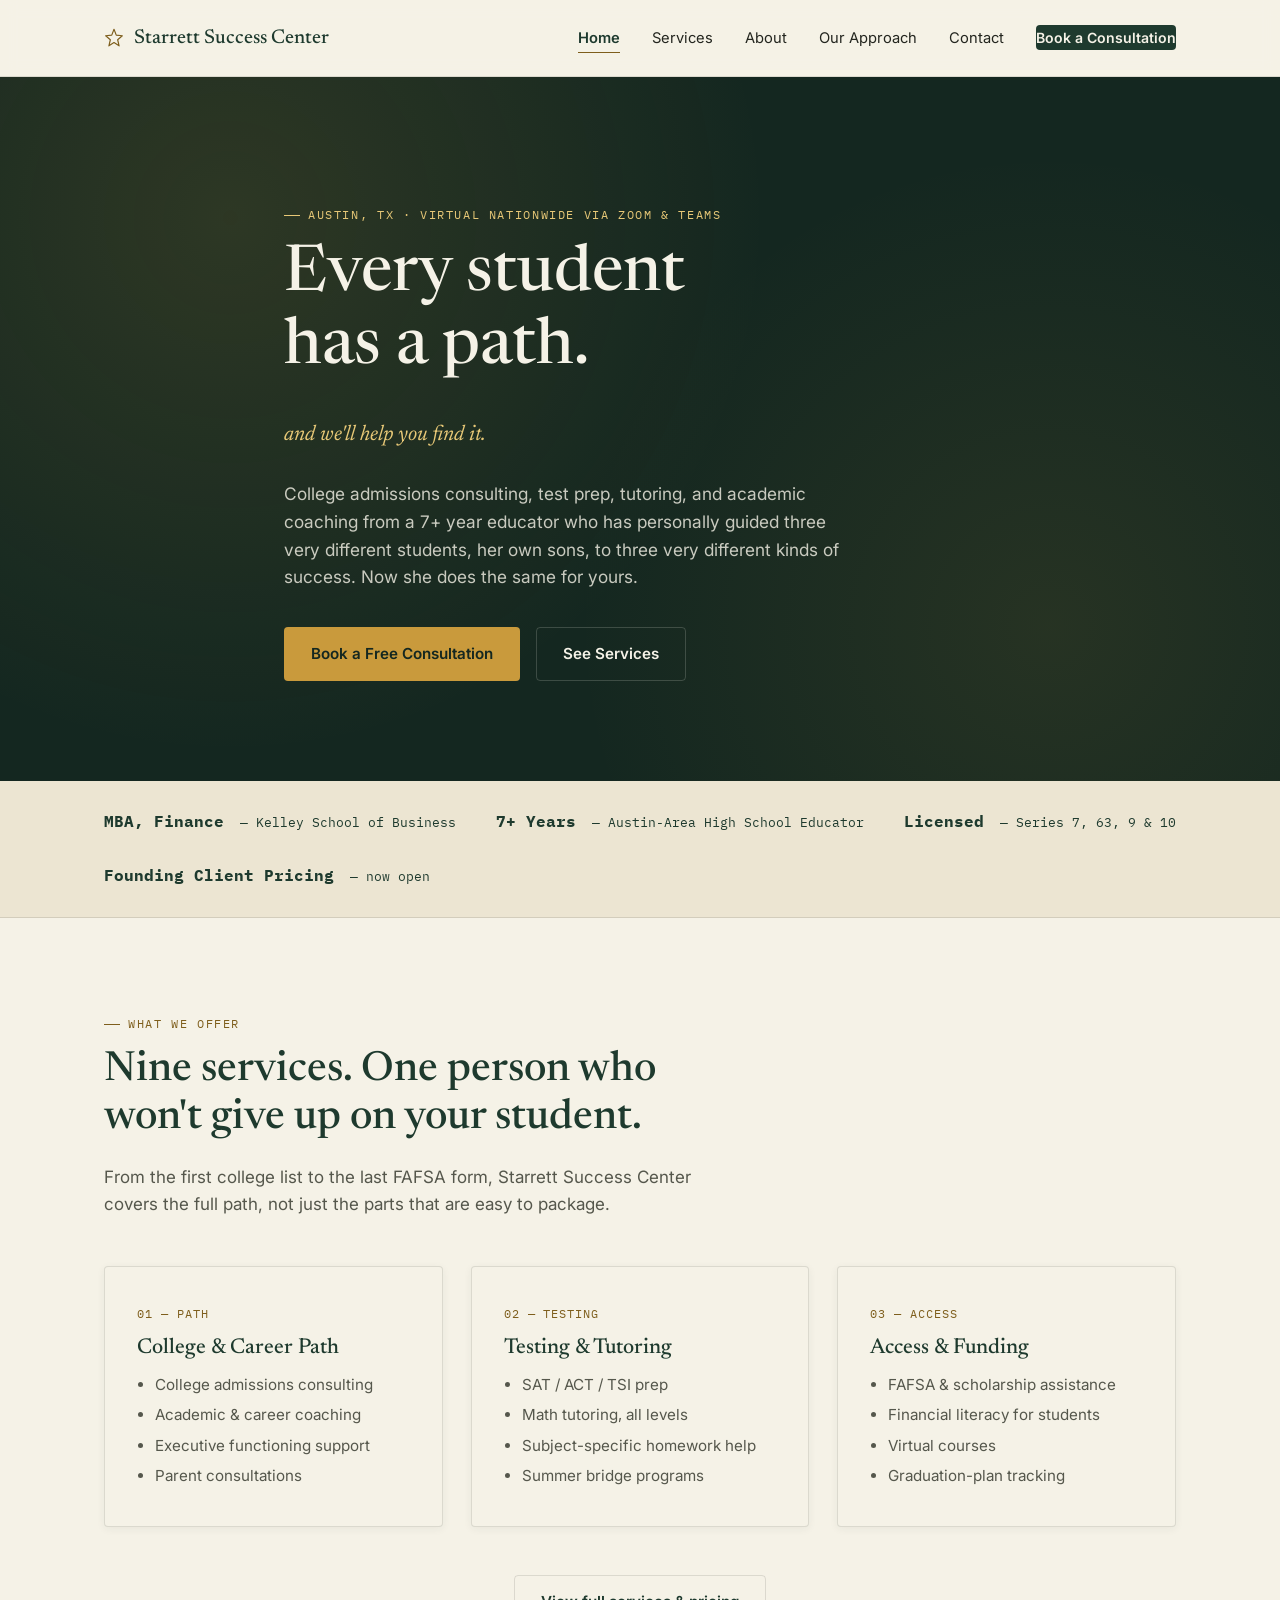
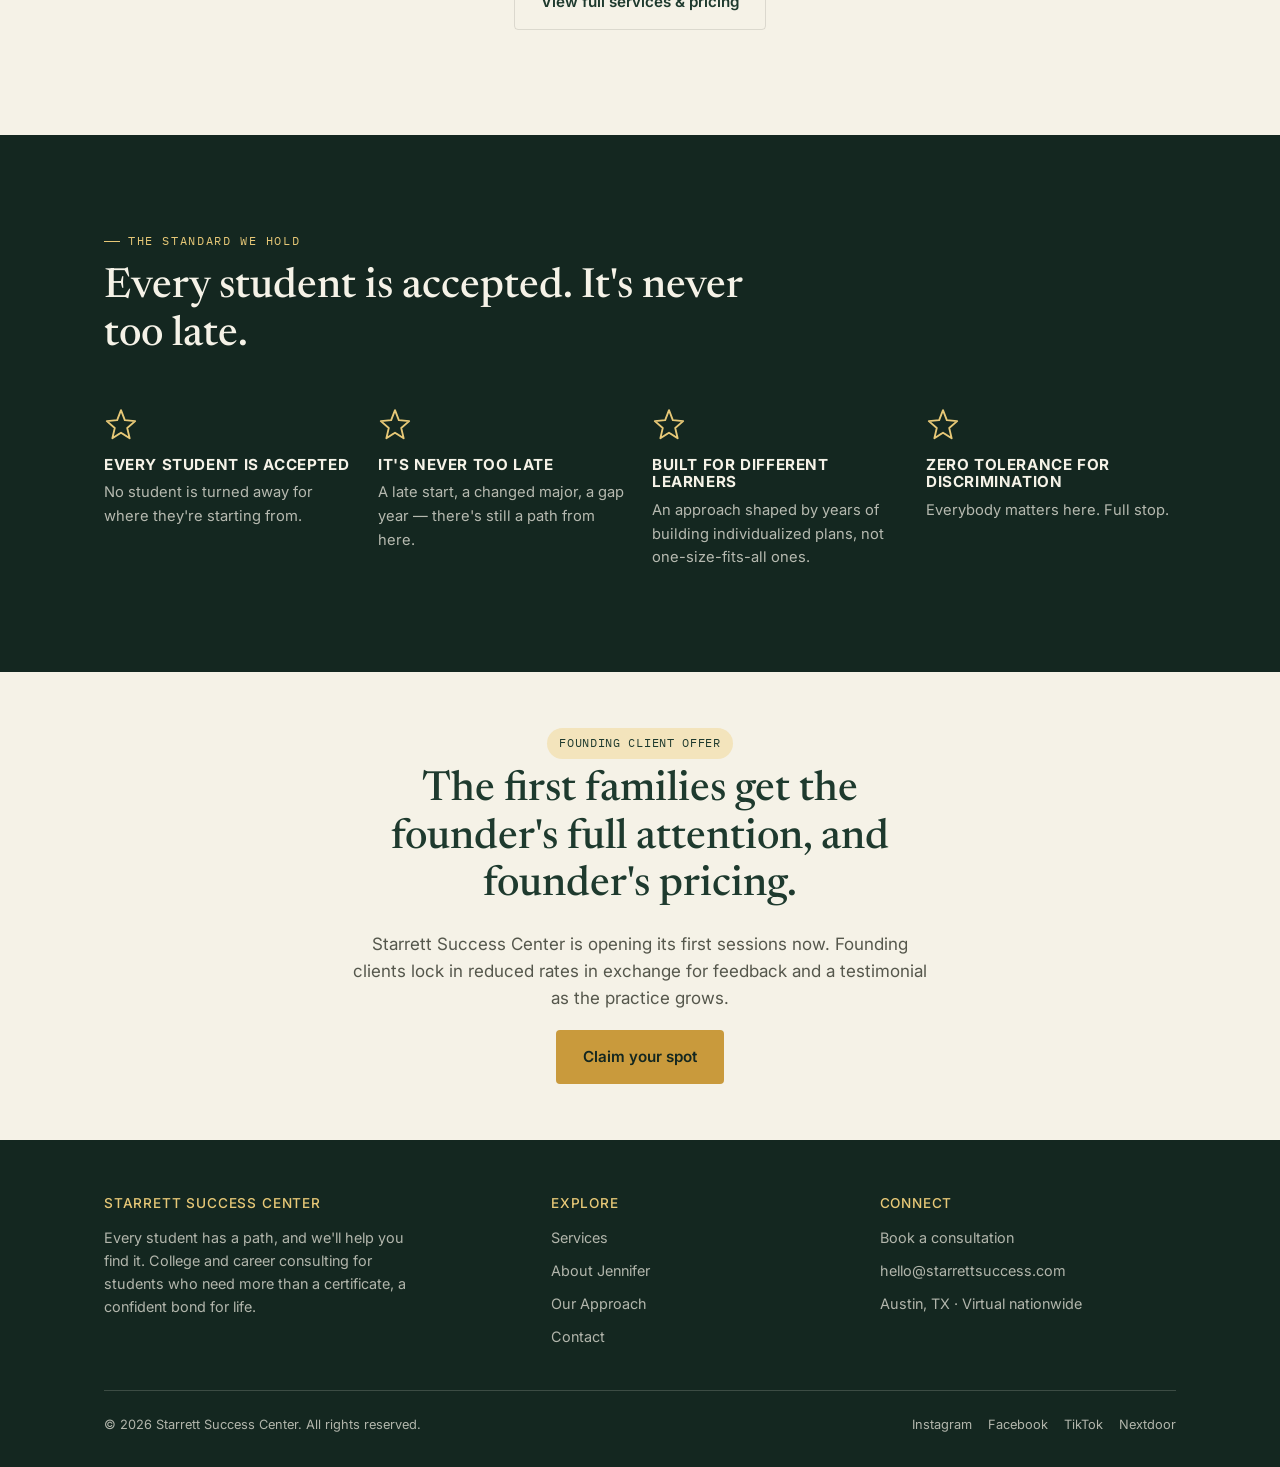
==== index.html @ ffc777a5 "Initial commit: Starrett Success Center site Five-page static site (Home, Services, About, Approach," ====
<!DOCTYPE html>
<html lang="en">
<head>
<meta charset="UTF-8" />
<meta name="viewport" content="width=device-width, initial-scale=1.0" />
<title>Starrett Success Center | College &amp; Career Consulting, Austin TX</title>
<meta name="description" content="Every student has a path, and we'll help you find it. College admissions consulting, SAT/ACT prep, tutoring, FAFSA help, and academic coaching led by Jennifer Starrett, MBA — Austin, TX and virtual nationwide." />
<link rel="preconnect" href="https://fonts.googleapis.com">
<link rel="preconnect" href="https://fonts.gstatic.com" crossorigin>
<link href="https://fonts.googleapis.com/css2?family=Newsreader:ital,opsz,wght@0,6..72,400..600;1,6..72,400..600&family=Inter:wght@400;500;600;700&family=IBM+Plex+Mono:wght@400;500&display=swap" rel="stylesheet">
<link rel="icon" type="image/svg+xml" href="data:image/svg+xml,%3Csvg xmlns='http://www.w3.org/2000/svg' viewBox='0 0 24 24'%3E%3Crect width='24' height='24' rx='5' fill='%231E3A2E'/%3E%3Cpath d='M12 2.5L14.4 8.8L21 9.4L15.9 13.8L17.5 20.2L12 16.6L6.5 20.2L8.1 13.8L3 9.4L9.6 8.8L12 2.5Z' fill='none' stroke='%23E7C877' stroke-width='1.6' stroke-linejoin='round'/%3E%3C/svg%3E" />
<link rel="stylesheet" href="css/styles.css" />
</head>
<body>

<!-- NAV -->
<nav class="nav">
  <div class="wrap">
    <a href="index.html" class="brand">
      <svg class="brand-star" viewBox="0 0 24 24" fill="none" xmlns="http://www.w3.org/2000/svg">
        <path d="M12 1.5L14.7 8.6L22 9.3L16.4 14.1L18.1 21.4L12 17.4L5.9 21.4L7.6 14.1L2 9.3L9.3 8.6L12 1.5Z" stroke="#C99A3C" stroke-width="1.4" stroke-linejoin="round"/>
      </svg>
      Starrett Success Center
    </a>
    <ul class="nav-links">
      <li><a href="index.html" class="active">Home</a></li>
      <li><a href="services.html">Services</a></li>
      <li><a href="about.html">About</a></li>
      <li><a href="approach.html">Our Approach</a></li>
      <li><a href="contact.html">Contact</a></li>
      <li><a href="contact.html#book" class="nav-cta">Book a Consultation</a></li>
    </ul>
    <button class="nav-toggle" aria-label="Toggle menu" aria-expanded="false">
      <span></span><span></span><span></span>
    </button>
  </div>
</nav>

<!-- HERO -->
<header class="hero">
  <div class="wrap hero-inner reveal">
    <span class="eyebrow">Austin, TX &middot; Virtual Nationwide via Zoom &amp; Teams</span>
    <h1>Every student<br>has a path.</h1>
    <p class="lede">and we'll help you find it.</p>
    <p class="sub">College admissions consulting, test prep, tutoring, and academic coaching from a 7+ year educator who has personally guided three very different students, her own sons, to three very different kinds of success. Now she does the same for yours.</p>
    <div class="hero-actions">
      <a href="contact.html#book" class="btn btn-gold">Book a Free Consultation</a>
      <a href="services.html" class="btn btn-outline">See Services</a>
    </div>
  </div>
</header>

<!-- TRUST BAR -->
<div class="trust-bar">
  <div class="wrap trust-grid">
    <div class="trust-item"><strong>MBA, Finance</strong>&nbsp;— Kelley School of Business</div>
    <div class="trust-item"><strong>7+ Years</strong>&nbsp;— Austin-Area High School Educator</div>
    <div class="trust-item"><strong>Licensed</strong>&nbsp;— Series 7, 63, 9 &amp; 10</div>
    <div class="trust-item"><strong>Founding Client Pricing</strong>&nbsp;— now open</div>
  </div>
</div>

<!-- SERVICES PREVIEW -->
<section>
  <div class="wrap">
    <div class="max-60 reveal">
      <span class="eyebrow">What we offer</span>
      <h2>Nine services. One person who won't give up on your student.</h2>
      <p>From the first college list to the last FAFSA form, Starrett Success Center covers the full path, not just the parts that are easy to package.</p>
    </div>

    <div class="grid-3 mt-lg">
      <div class="card reveal">
        <span class="num">01 &mdash; PATH</span>
        <h3>College &amp; Career Path</h3>
        <ul>
          <li>College admissions consulting</li>
          <li>Academic &amp; career coaching</li>
          <li>Executive functioning support</li>
          <li>Parent consultations</li>
        </ul>
      </div>
      <div class="card reveal">
        <span class="num">02 &mdash; TESTING</span>
        <h3>Testing &amp; Tutoring</h3>
        <ul>
          <li>SAT / ACT / TSI prep</li>
          <li>Math tutoring, all levels</li>
          <li>Subject-specific homework help</li>
          <li>Summer bridge programs</li>
        </ul>
      </div>
      <div class="card reveal">
        <span class="num">03 &mdash; ACCESS</span>
        <h3>Access &amp; Funding</h3>
        <ul>
          <li>FAFSA &amp; scholarship assistance</li>
          <li>Financial literacy for students</li>
          <li>Virtual courses</li>
          <li>Graduation-plan tracking</li>
        </ul>
      </div>
    </div>
    <p class="center mt-lg"><a href="services.html" class="btn btn-outline-dark">View full services &amp; pricing</a></p>
  </div>
</section>

<!-- VALUES STRIP -->
<section class="on-deep">
  <div class="wrap">
    <div class="max-60 reveal">
      <span class="eyebrow">The standard we hold</span>
      <h2>Every student is accepted. It's never too late.</h2>
    </div>
    <div class="value-strip mt-lg">
      <div class="value-item reveal">
        <span class="waypoint">
          <svg viewBox="0 0 24 24" fill="none"><path d="M12 1.5L14.7 8.6L22 9.3L16.4 14.1L18.1 21.4L12 17.4L5.9 21.4L7.6 14.1L2 9.3L9.3 8.6L12 1.5Z" stroke="#C99A3C" stroke-width="1.3" stroke-linejoin="round"/></svg>
        </span>
        <h4>Every student is accepted</h4>
        <p>No student is turned away for where they're starting from.</p>
      </div>
      <div class="value-item reveal">
        <span class="waypoint">
          <svg viewBox="0 0 24 24" fill="none"><path d="M12 1.5L14.7 8.6L22 9.3L16.4 14.1L18.1 21.4L12 17.4L5.9 21.4L7.6 14.1L2 9.3L9.3 8.6L12 1.5Z" stroke="#C99A3C" stroke-width="1.3" stroke-linejoin="round"/></svg>
        </span>
        <h4>It's never too late</h4>
        <p>A late start, a changed major, a gap year — there's still a path from here.</p>
      </div>
      <div class="value-item reveal">
        <span class="waypoint">
          <svg viewBox="0 0 24 24" fill="none"><path d="M12 1.5L14.7 8.6L22 9.3L16.4 14.1L18.1 21.4L12 17.4L5.9 21.4L7.6 14.1L2 9.3L9.3 8.6L12 1.5Z" stroke="#C99A3C" stroke-width="1.3" stroke-linejoin="round"/></svg>
        </span>
        <h4>Built for different learners</h4>
        <p>An approach shaped by years of building individualized plans, not one-size-fits-all ones.</p>
      </div>
      <div class="value-item reveal">
        <span class="waypoint">
          <svg viewBox="0 0 24 24" fill="none"><path d="M12 1.5L14.7 8.6L22 9.3L16.4 14.1L18.1 21.4L12 17.4L5.9 21.4L7.6 14.1L2 9.3L9.3 8.6L12 1.5Z" stroke="#C99A3C" stroke-width="1.3" stroke-linejoin="round"/></svg>
        </span>
        <h4>Zero tolerance for discrimination</h4>
        <p>Everybody matters here. Full stop.</p>
      </div>
    </div>
  </div>
</section>

<!-- FOUNDING CLIENT CTA -->
<section class="section-tight">
  <div class="wrap center max-60 mx-auto reveal">
    <span class="pill">Founding Client Offer</span>
    <h2>The first families get the founder's full attention, and founder's pricing.</h2>
    <p>Starrett Success Center is opening its first sessions now. Founding clients lock in reduced rates in exchange for feedback and a testimonial as the practice grows.</p>
    <a href="contact.html#book" class="btn btn-gold">Claim your spot</a>
  </div>
</section>

<!-- FOOTER -->
<footer>
  <div class="wrap">
    <div class="footer-grid">
      <div>
        <h4>Starrett Success Center</h4>
        <p style="max-width:320px; color:rgba(245,242,231,0.7)">Every student has a path, and we'll help you find it. College and career consulting for students who need more than a certificate, a confident bond for life.</p>
      </div>
      <div>
        <h4>Explore</h4>
        <ul>
          <li><a href="services.html">Services</a></li>
          <li><a href="about.html">About Jennifer</a></li>
          <li><a href="approach.html">Our Approach</a></li>
          <li><a href="contact.html">Contact</a></li>
        </ul>
      </div>
      <div>
        <h4>Connect</h4>
        <ul>
          <li><a href="contact.html#book">Book a consultation</a></li>
          <li><a href="mailto:hello@starrettsuccess.com">hello@starrettsuccess.com</a></li>
          <li>Austin, TX &middot; Virtual nationwide</li>
        </ul>
      </div>
    </div>
    <div class="footer-bottom">
      <span>&copy; <span data-year></span> Starrett Success Center. All rights reserved.</span>
      <div class="social-row">
        <a href="#" aria-label="Instagram">Instagram</a>
        <a href="#" aria-label="Facebook">Facebook</a>
        <a href="#" aria-label="TikTok">TikTok</a>
        <a href="#" aria-label="Nextdoor">Nextdoor</a>
      </div>
    </div>
  </div>
</footer>

<script src="js/main.js"></script>
</body>
</html>
---- css/styles.css ----
/* ============================================
   STARRETT SUCCESS CENTER — Design Tokens
   ============================================ */
:root {
  /* Color */
  --paper: #F5F2E7;
  --paper-deep: #ECE5D2;
  --pine: #1E3A2E;
  --pine-deep: #142720;
  --pine-mid: #2E4E3E;
  --gold: #C99A3C;
  --gold-deep: #7E5E1C;
  --gold-light: #E7C877;
  --gold-pale: #F3E4BC;
  --ink: #24261F;
  --ink-soft: #55574C;
  --line: rgba(36, 38, 31, 0.12);
  --line-on-dark: rgba(245, 242, 231, 0.18);

  /* Type */
  --font-display: "Newsreader", Georgia, serif;
  --font-body: "Inter", -apple-system, BlinkMacSystemFont, sans-serif;
  --font-mono: "IBM Plex Mono", "Courier New", monospace;

  /* Layout */
  --maxw: 1120px;
  --gutter: 24px;
  --radius: 4px;
  --shadow-sm: 0 2px 8px rgba(30, 58, 46, 0.06);
  --shadow-md: 0 12px 28px rgba(20, 39, 32, 0.14);
}

* { box-sizing: border-box; }
html { scroll-behavior: smooth; }

@media (prefers-reduced-motion: reduce) {
  html { scroll-behavior: auto; }
  * { animation-duration: 0.01ms !important; animation-iteration-count: 1 !important; transition-duration: 0.01ms !important; }
}

body {
  margin: 0;
  background: var(--paper);
  color: var(--ink);
  font-family: var(--font-body);
  font-size: 17px;
  line-height: 1.6;
  -webkit-font-smoothing: antialiased;
}

img { max-width: 100%; display: block; }
a { color: inherit; }

h1, h2, h3, h4 {
  font-family: var(--font-display);
  font-weight: 500;
  line-height: 1.15;
  margin: 0 0 0.5em;
  color: var(--pine);
}

h1 { font-size: clamp(2.4rem, 5vw, 4rem); font-weight: 460; }
h2 { font-size: clamp(1.9rem, 3.4vw, 2.6rem); }
h3 { font-size: 1.35rem; }

p { margin: 0 0 1em; color: var(--ink-soft); }

.italic { font-style: italic; }

.eyebrow {
  font-family: var(--font-mono);
  font-size: 0.72rem;
  letter-spacing: 0.14em;
  text-transform: uppercase;
  color: var(--gold-deep);
  display: inline-flex;
  align-items: center;
  gap: 8px;
  margin-bottom: 14px;
}
.eyebrow::before {
  content: "";
  width: 16px;
  height: 1px;
  background: currentColor;
  display: inline-block;
}
.hero .eyebrow, .on-deep .eyebrow, .on-dark .eyebrow {
  color: var(--gold-light);
}

.wrap {
  max-width: var(--maxw);
  margin: 0 auto;
  padding: 0 var(--gutter);
}

section { position: relative; padding: 88px 0; }
.section-tight { padding: 56px 0; }
.on-dark { background: var(--pine); color: var(--paper); }
.on-dark p { color: rgba(245,242,231,0.78); }
.on-dark h1, .on-dark h2, .on-dark h3 { color: var(--paper); }
.on-deep { background: var(--pine-deep); color: var(--paper); }
.on-deep p { color: rgba(245,242,231,0.72); }
.on-deep h1, .on-deep h2, .on-deep h3 { color: var(--paper); }
.alt-bg { background: var(--paper-deep); }

/* ============================================
   NAV
   ============================================ */
.nav {
  position: sticky;
  top: 0;
  z-index: 100;
  background: rgba(245, 242, 231, 0.92);
  backdrop-filter: blur(8px);
  border-bottom: 1px solid var(--line);
}
.nav .wrap {
  display: flex;
  align-items: center;
  justify-content: space-between;
  height: 76px;
}
.brand {
  display: flex;
  align-items: center;
  gap: 10px;
  text-decoration: none;
  font-family: var(--font-display);
  font-size: 1.25rem;
  font-weight: 500;
  color: var(--pine);
  white-space: nowrap;
}
.brand-star { width: 20px; height: 20px; flex-shrink: 0; }
.nav-links {
  display: flex;
  align-items: center;
  gap: 32px;
  list-style: none;
  margin: 0;
  padding: 0;
}
.nav-links a {
  text-decoration: none;
  font-size: 0.92rem;
  color: var(--ink);
  position: relative;
  padding: 4px 0;
}
.nav-links a::after {
  content: "";
  position: absolute;
  left: 0; bottom: -2px;
  width: 0; height: 1px;
  background: var(--gold-deep);
  transition: width 0.25s ease;
}
.nav-links a:hover::after, .nav-links a.active::after { width: 100%; }
.nav-links a.active { color: var(--pine); font-weight: 600; }
.nav-cta {
  background: var(--pine);
  color: var(--paper) !important;
  padding: 10px 20px;
  border-radius: var(--radius);
  font-weight: 600;
  font-size: 0.88rem !important;
}
.nav-cta::after { display: none; }
.nav-cta:hover { background: var(--pine-mid); }

.nav-toggle {
  display: none;
  background: none;
  border: none;
  cursor: pointer;
  padding: 8px;
}
.nav-toggle span {
  display: block;
  width: 22px;
  height: 2px;
  background: var(--pine);
  margin: 4px 0;
}

@media (max-width: 860px) {
  .nav-links {
    position: fixed;
    top: 76px; left: 0; right: 0;
    background: var(--paper);
    flex-direction: column;
    align-items: flex-start;
    gap: 0;
    border-top: 1px solid var(--line);
    max-height: 0;
    overflow: hidden;
    transition: max-height 0.3s ease;
  }
  .nav-links.open { max-height: 400px; }
  .nav-links li { width: 100%; }
  .nav-links a { display: block; padding: 16px var(--gutter); width: 100%; }
  .nav-links a::after { display: none; }
  .nav-toggle { display: block; }
}

/* ============================================
   SIGNATURE: TRAIL + STAR WAYPOINTS
   ============================================ */
.trail-rail {
  position: absolute;
  left: 50%;
  top: 0;
  bottom: 0;
  width: 2px;
  transform: translateX(-50%);
  z-index: 0;
  pointer-events: none;
}
.trail-rail svg { position: sticky; top: 0; }

.waypoint {
  display: inline-flex;
  align-items: center;
  justify-content: center;
  width: 34px; height: 34px;
  flex-shrink: 0;
}
.waypoint svg { width: 100%; height: 100%; }
.brand-star path { stroke: var(--gold-deep); }
.waypoint svg path { stroke: var(--gold-deep); }
.on-deep .waypoint svg path, .on-dark .waypoint svg path {
  stroke: var(--gold-light);
}

/* ============================================
   HERO
   ============================================ */
.hero {
  background: var(--pine-deep);
  color: var(--paper);
  padding: 120px 0 100px;
  position: relative;
  overflow: hidden;
}
.hero-sub { padding: 88px 0 64px; }
.hero-sub h1 { font-size: clamp(2.1rem, 4.2vw, 3.2rem); }
@media (max-width: 640px) {
  .hero { padding: 84px 0 56px; }
  .hero-sub { padding: 64px 0 48px; }
}
.hero::before {
  content: "";
  position: absolute;
  inset: 0;
  background-image: radial-gradient(circle at 18% 20%, rgba(201,154,60,0.14), transparent 45%),
                     radial-gradient(circle at 82% 78%, rgba(201,154,60,0.10), transparent 40%);
  pointer-events: none;
}
.hero-inner { position: relative; z-index: 1; max-width: 760px; }
.hero h1 { color: var(--paper); }
.hero .lede {
  font-family: var(--font-display);
  font-style: italic;
  font-size: 1.35rem;
  color: var(--gold-light);
  margin-bottom: 28px;
}
.hero .sub { font-size: 1.08rem; max-width: 560px; color: rgba(245,242,231,0.8); }
.hero-actions { display: flex; gap: 16px; margin-top: 36px; flex-wrap: wrap; }

.btn {
  display: inline-flex;
  align-items: center;
  gap: 8px;
  padding: 14px 26px;
  border-radius: var(--radius);
  font-weight: 600;
  font-size: 0.95rem;
  text-decoration: none;
  border: 1px solid transparent;
  cursor: pointer;
  transition: all 0.2s ease;
}
.btn-gold { background: var(--gold); color: var(--pine-deep); }
.btn-gold:hover { background: var(--gold-light); transform: translateY(-2px); box-shadow: var(--shadow-sm); }
.btn-outline { border-color: var(--line-on-dark); color: var(--paper); }
.btn-outline:hover { border-color: var(--gold-light); color: var(--gold-light); transform: translateY(-2px); }
.btn-outline-dark { border-color: var(--line); color: var(--pine); }
.btn-outline-dark:hover { border-color: var(--pine); transform: translateY(-2px); }

/* ============================================
   TRUST BAR
   ============================================ */
.trust-bar {
  background: var(--paper-deep);
  border-bottom: 1px solid var(--line);
  padding: 28px 0;
}
.trust-grid {
  display: flex;
  flex-wrap: wrap;
  gap: 28px 40px;
  justify-content: space-between;
  align-items: center;
}
.trust-item {
  font-family: var(--font-mono);
  font-size: 0.82rem;
  color: var(--pine);
  display: flex;
  align-items: baseline;
  gap: 8px;
}
.trust-item strong { font-size: 1rem; color: var(--pine); }

/* ============================================
   CARDS / GRIDS
   ============================================ */
.grid-3 { display: grid; grid-template-columns: repeat(3, 1fr); gap: 28px; }
.grid-2 { display: grid; grid-template-columns: repeat(2, 1fr); gap: 28px; }
@media (max-width: 980px) {
  .grid-3 { grid-template-columns: repeat(2, 1fr); }
}
@media (max-width: 860px) {
  .grid-2 { grid-template-columns: 1fr; }
}
@media (max-width: 640px) {
  .grid-3 { grid-template-columns: 1fr; }
}

.card {
  background: var(--paper);
  border: 1px solid var(--line);
  border-radius: var(--radius);
  padding: 32px;
  position: relative;
  box-shadow: var(--shadow-sm);
  transition: transform 0.2s ease, box-shadow 0.2s ease, border-color 0.2s ease;
}
.card:hover {
  transform: translateY(-3px);
  box-shadow: var(--shadow-md);
  border-color: var(--gold-deep);
}
.card .num {
  font-family: var(--font-mono);
  font-size: 0.75rem;
  color: var(--gold-deep);
  letter-spacing: 0.08em;
}
.card h3 { margin-top: 10px; }
.card ul { padding-left: 18px; margin: 12px 0 0; color: var(--ink-soft); font-size: 0.95rem; }
.card li { margin-bottom: 6px; }

.section-num {
  display: block;
  font-family: var(--font-mono);
  font-size: 0.85rem;
  letter-spacing: 0.1em;
  color: var(--gold-deep);
  margin-bottom: 6px;
}
.price {
  font-family: var(--font-mono);
  color: var(--pine);
  font-size: 0.95rem;
}

.tier-card { border-top: 3px solid var(--gold); }

.value-strip {
  display: grid;
  grid-template-columns: repeat(4, 1fr);
  gap: 24px;
}
@media (max-width: 860px) { .value-strip { grid-template-columns: repeat(2, 1fr); } }
@media (max-width: 560px) { .value-strip { grid-template-columns: 1fr; } }
.value-item { text-align: left; }
.value-item .waypoint { margin-bottom: 14px; }
.value-item h4 { color: var(--paper); font-family: var(--font-body); font-weight: 700; font-size: 0.95rem; text-transform: uppercase; letter-spacing: 0.04em; margin-bottom: 8px;}
.value-item p { font-size: 0.92rem; }

/* ============================================
   TIMELINE / STORY (About page)
   ============================================ */
.story-block {
  display: grid;
  grid-template-columns: 90px 1fr;
  gap: 28px;
  padding: 36px 0;
  border-top: 1px solid var(--line);
}
.story-block:first-of-type { border-top: none; }
.story-marker { display: flex; flex-direction: column; align-items: center; }
.story-marker .waypoint { margin-bottom: 8px; }
.story-name {
  font-family: var(--font-mono);
  font-size: 0.72rem;
  letter-spacing: 0.05em;
  text-transform: uppercase;
  color: var(--gold-deep);
  writing-mode: vertical-rl;
}
@media (max-width: 640px) {
  .story-block { grid-template-columns: 50px 1fr; }
  .story-name { display: none; }
}

/* ============================================
   FOOTER
   ============================================ */
footer {
  background: var(--pine-deep);
  color: rgba(245,242,231,0.7);
  padding: 56px 0 32px;
  font-size: 0.9rem;
}
.footer-grid {
  display: grid;
  grid-template-columns: 1.4fr 1fr 1fr;
  gap: 32px;
  padding-bottom: 32px;
  border-bottom: 1px solid var(--line-on-dark);
}
@media (max-width: 700px) { .footer-grid { grid-template-columns: 1fr; } }
footer h4 { color: var(--gold-light); font-family: var(--font-body); font-size: 0.85rem; text-transform: uppercase; letter-spacing: 0.06em; margin-bottom: 14px; }
footer ul { list-style: none; padding: 0; margin: 0; }
footer li { margin-bottom: 10px; }
footer a { text-decoration: none; color: inherit; }
footer a:hover { color: var(--gold-light); }
.footer-bottom { padding-top: 24px; display: flex; justify-content: space-between; flex-wrap: wrap; gap: 12px; font-size: 0.8rem; }
.social-row { display: flex; gap: 16px; }

/* ============================================
   FORMS
   ============================================ */
.form-field { margin-bottom: 20px; }
.form-field label {
  display: block;
  font-family: var(--font-mono);
  font-size: 0.75rem;
  letter-spacing: 0.06em;
  text-transform: uppercase;
  color: var(--pine);
  margin-bottom: 8px;
}
.form-field input, .form-field select, .form-field textarea {
  width: 100%;
  padding: 13px 14px;
  border: 1px solid var(--line);
  border-radius: var(--radius);
  background: var(--paper);
  font-family: var(--font-body);
  font-size: 1rem;
  color: var(--ink);
}
.form-field textarea { resize: vertical; min-height: 120px; }
.form-field input:focus, .form-field select:focus, .form-field textarea:focus {
  outline: 2px solid var(--gold-deep);
  outline-offset: 1px;
}

/* Visible keyboard focus everywhere */
a:focus-visible, button:focus-visible {
  outline: 2px solid var(--gold-deep);
  outline-offset: 2px;
}
.hero a:focus-visible, .hero button:focus-visible,
.on-deep a:focus-visible, .on-deep button:focus-visible,
.on-dark a:focus-visible, .on-dark button:focus-visible,
footer a:focus-visible, footer button:focus-visible {
  outline-color: var(--gold-light);
}

/* ============================================
   MISC
   ============================================ */
.center { text-align: center; }
.max-60 { max-width: 640px; }
.mx-auto { margin-left: auto; margin-right: auto; }
.mt-lg { margin-top: 48px; }
.pill {
  display: inline-block;
  font-family: var(--font-mono);
  font-size: 0.72rem;
  letter-spacing: 0.06em;
  text-transform: uppercase;
  background: var(--gold-pale);
  color: var(--pine);
  padding: 6px 12px;
  border-radius: 999px;
  margin-bottom: 8px;
}
.divider { height: 1px; background: var(--line); border: none; margin: 0; }
.divider-dark { background: var(--line-on-dark); }

.reveal { opacity: 0; transform: translateY(14px); transition: opacity 0.6s ease, transform 0.6s ease; }
.reveal.in { opacity: 1; transform: translateY(0); }
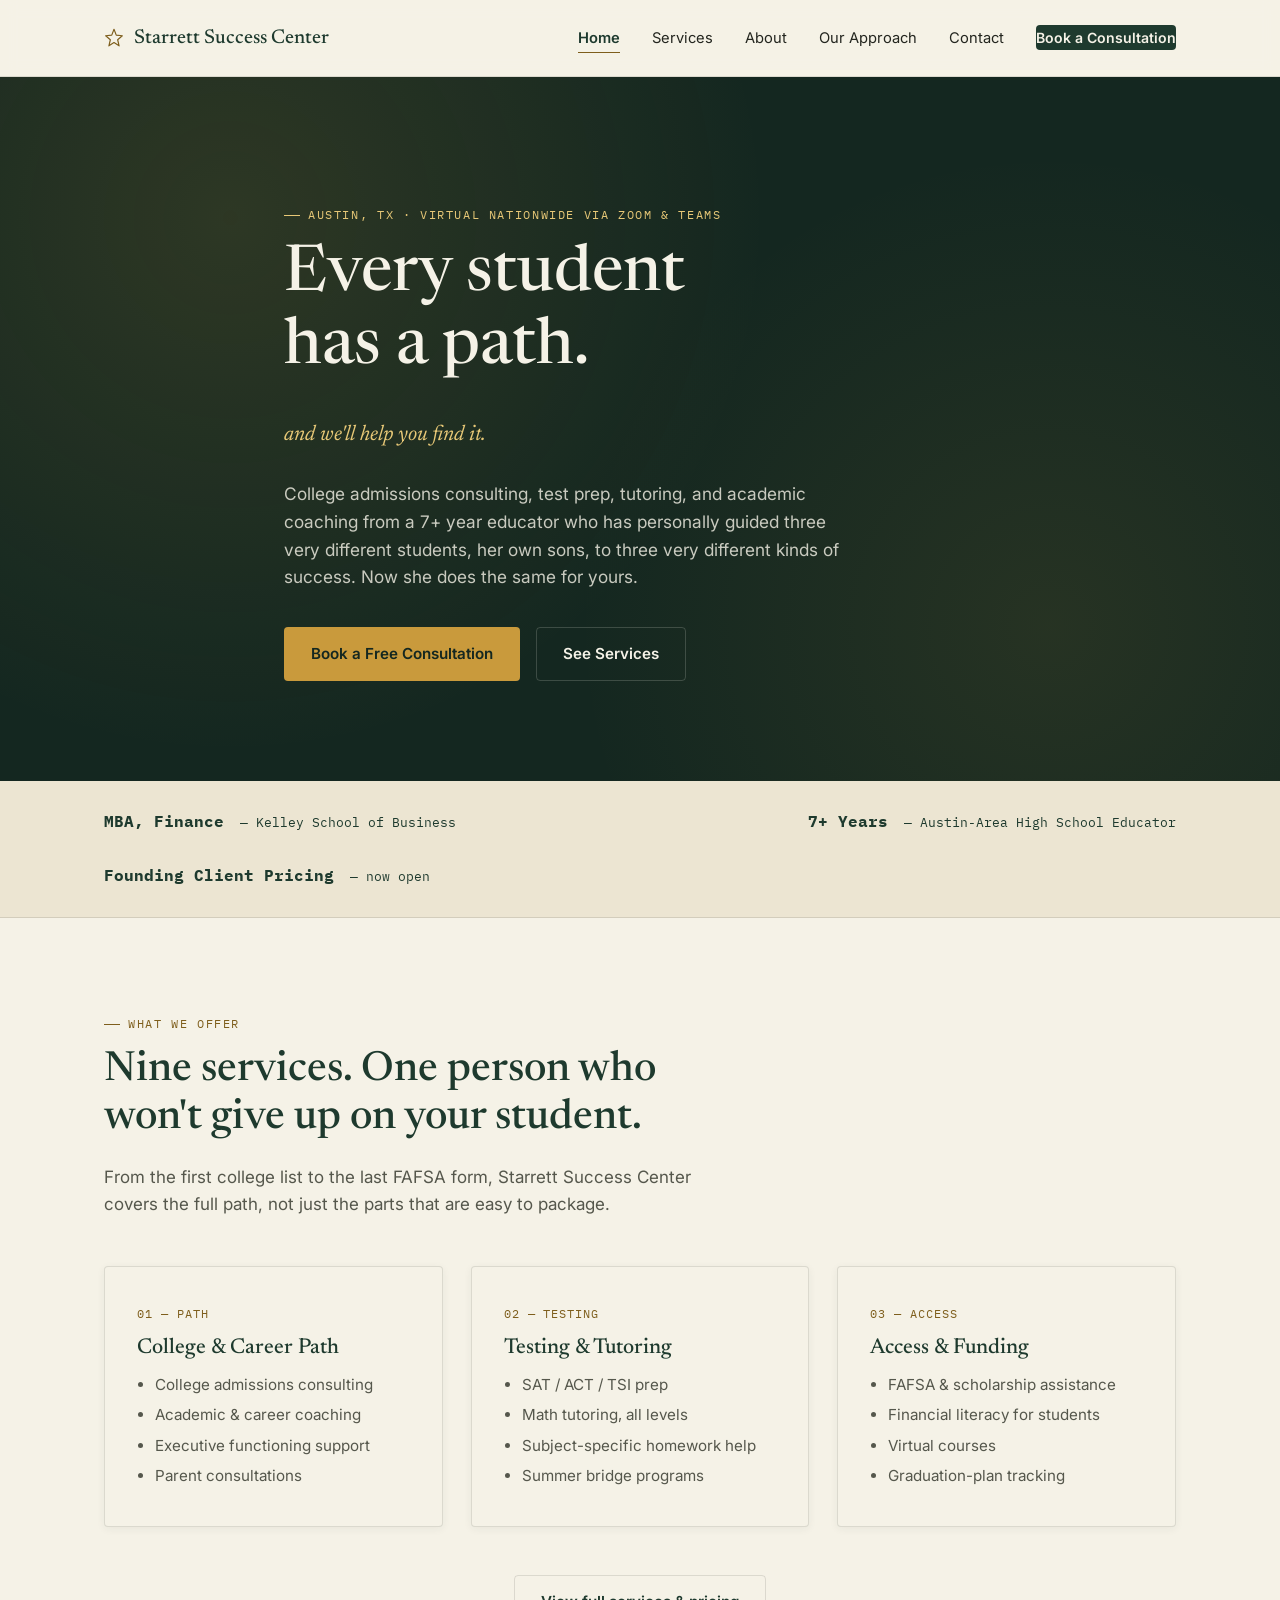
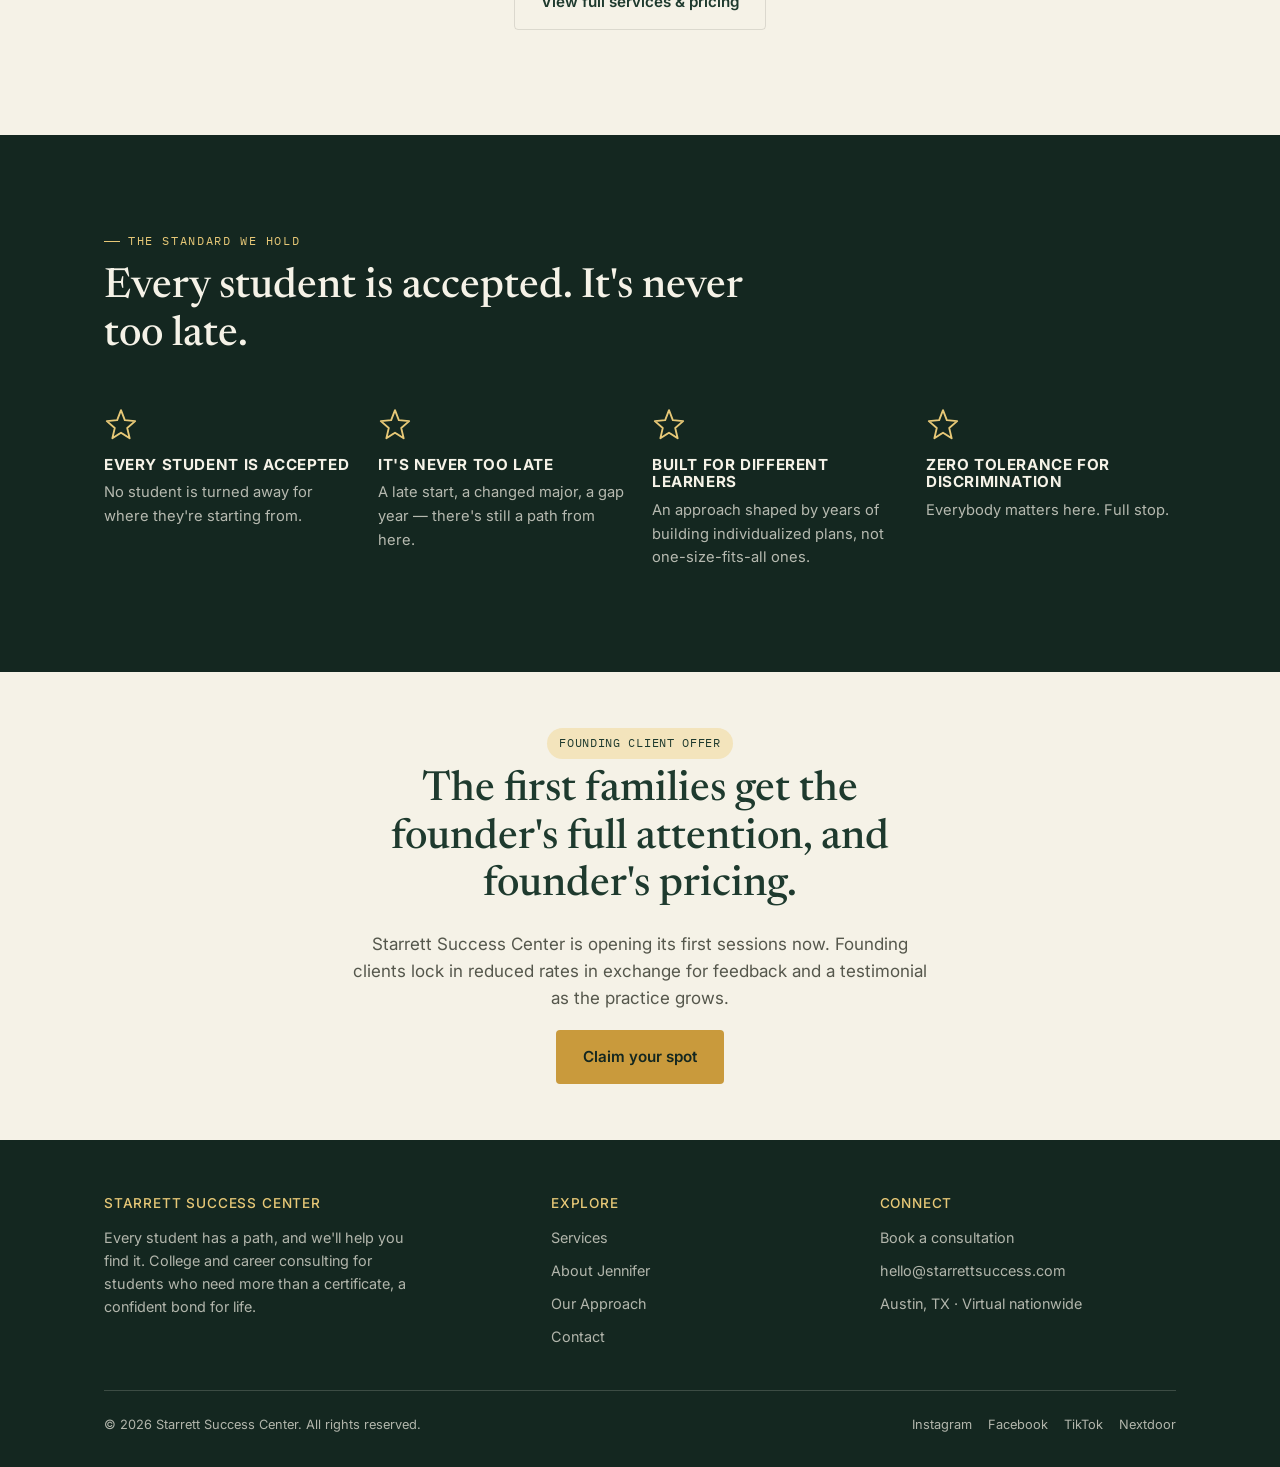
==== commit 5a35360c: "Remove securities licensing and sons' names from copy Drop Series 7/63/9/10 references (not relevant" ====
--- a/index.html
+++ b/index.html
@@ -55,7 +55,6 @@
   <div class="wrap trust-grid">
     <div class="trust-item"><strong>MBA, Finance</strong>&nbsp;— Kelley School of Business</div>
     <div class="trust-item"><strong>7+ Years</strong>&nbsp;— Austin-Area High School Educator</div>
-    <div class="trust-item"><strong>Licensed</strong>&nbsp;— Series 7, 63, 9 &amp; 10</div>
     <div class="trust-item"><strong>Founding Client Pricing</strong>&nbsp;— now open</div>
   </div>
 </div>
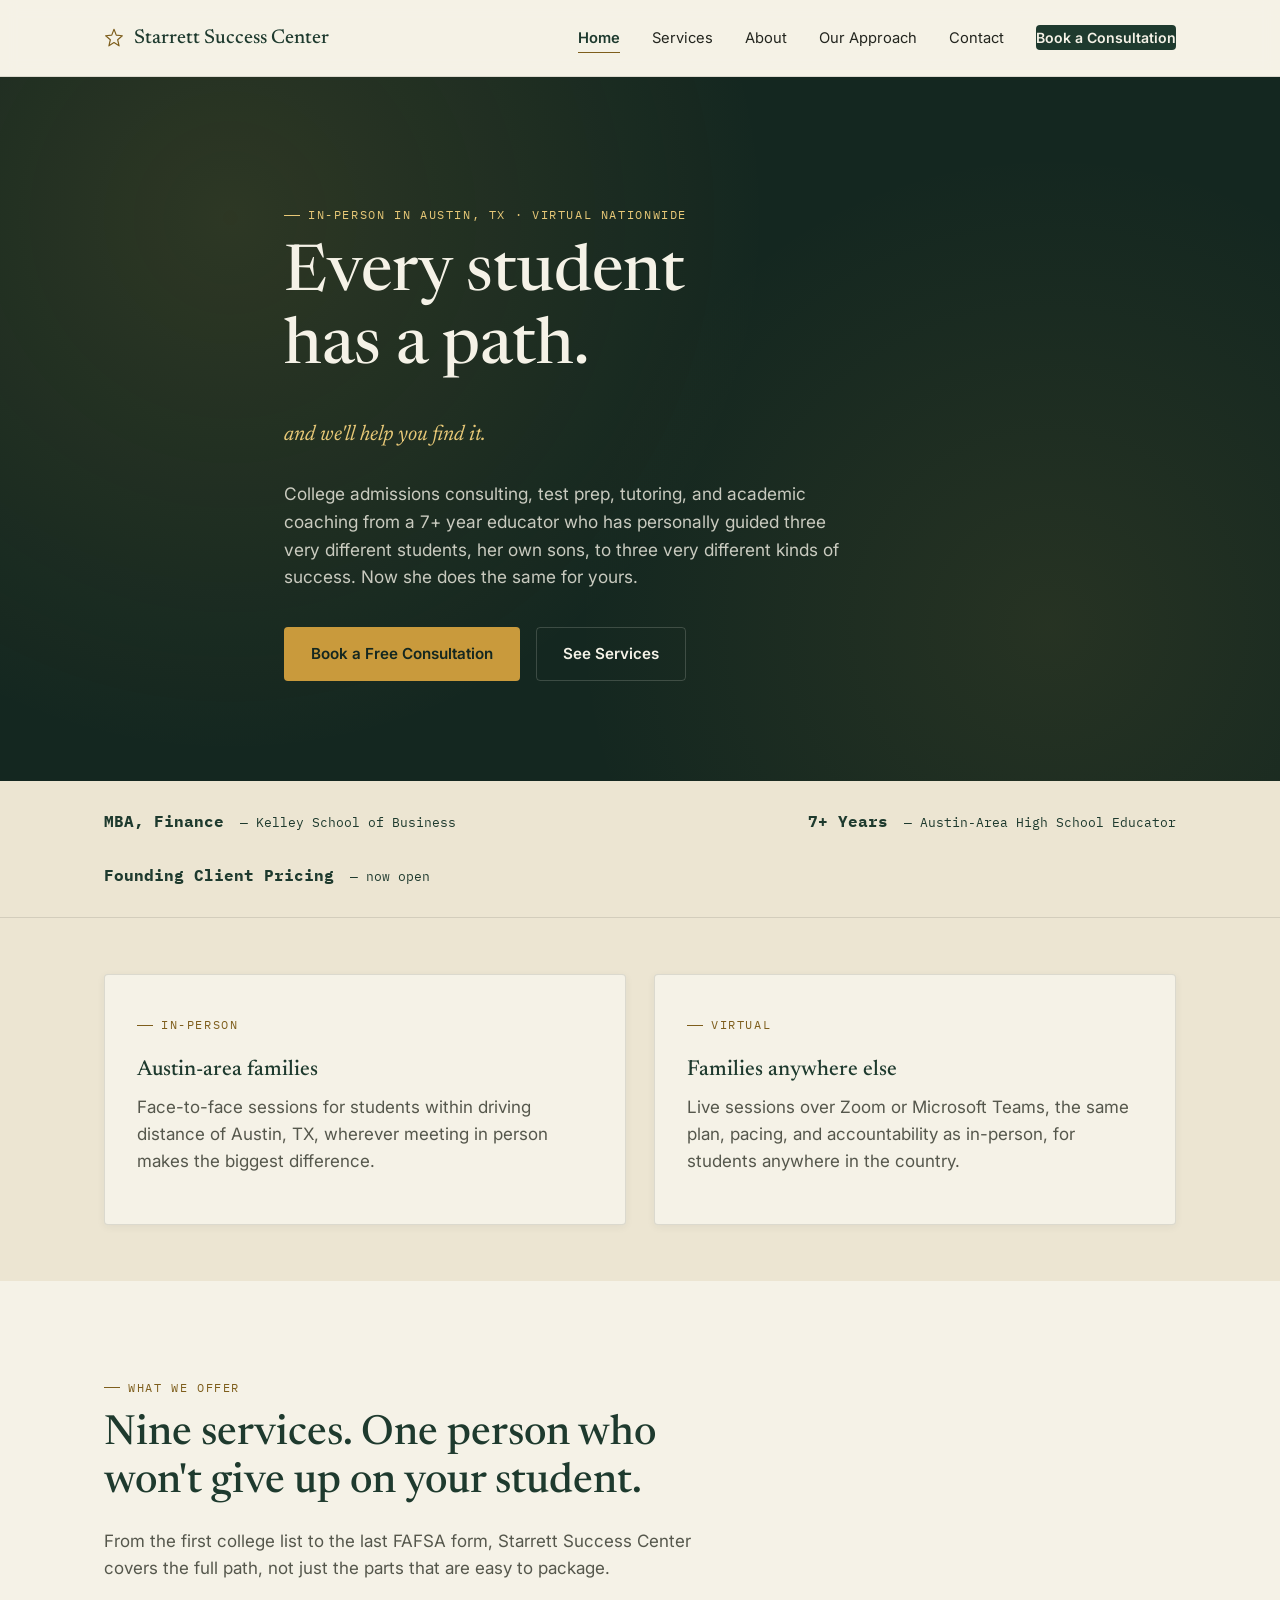
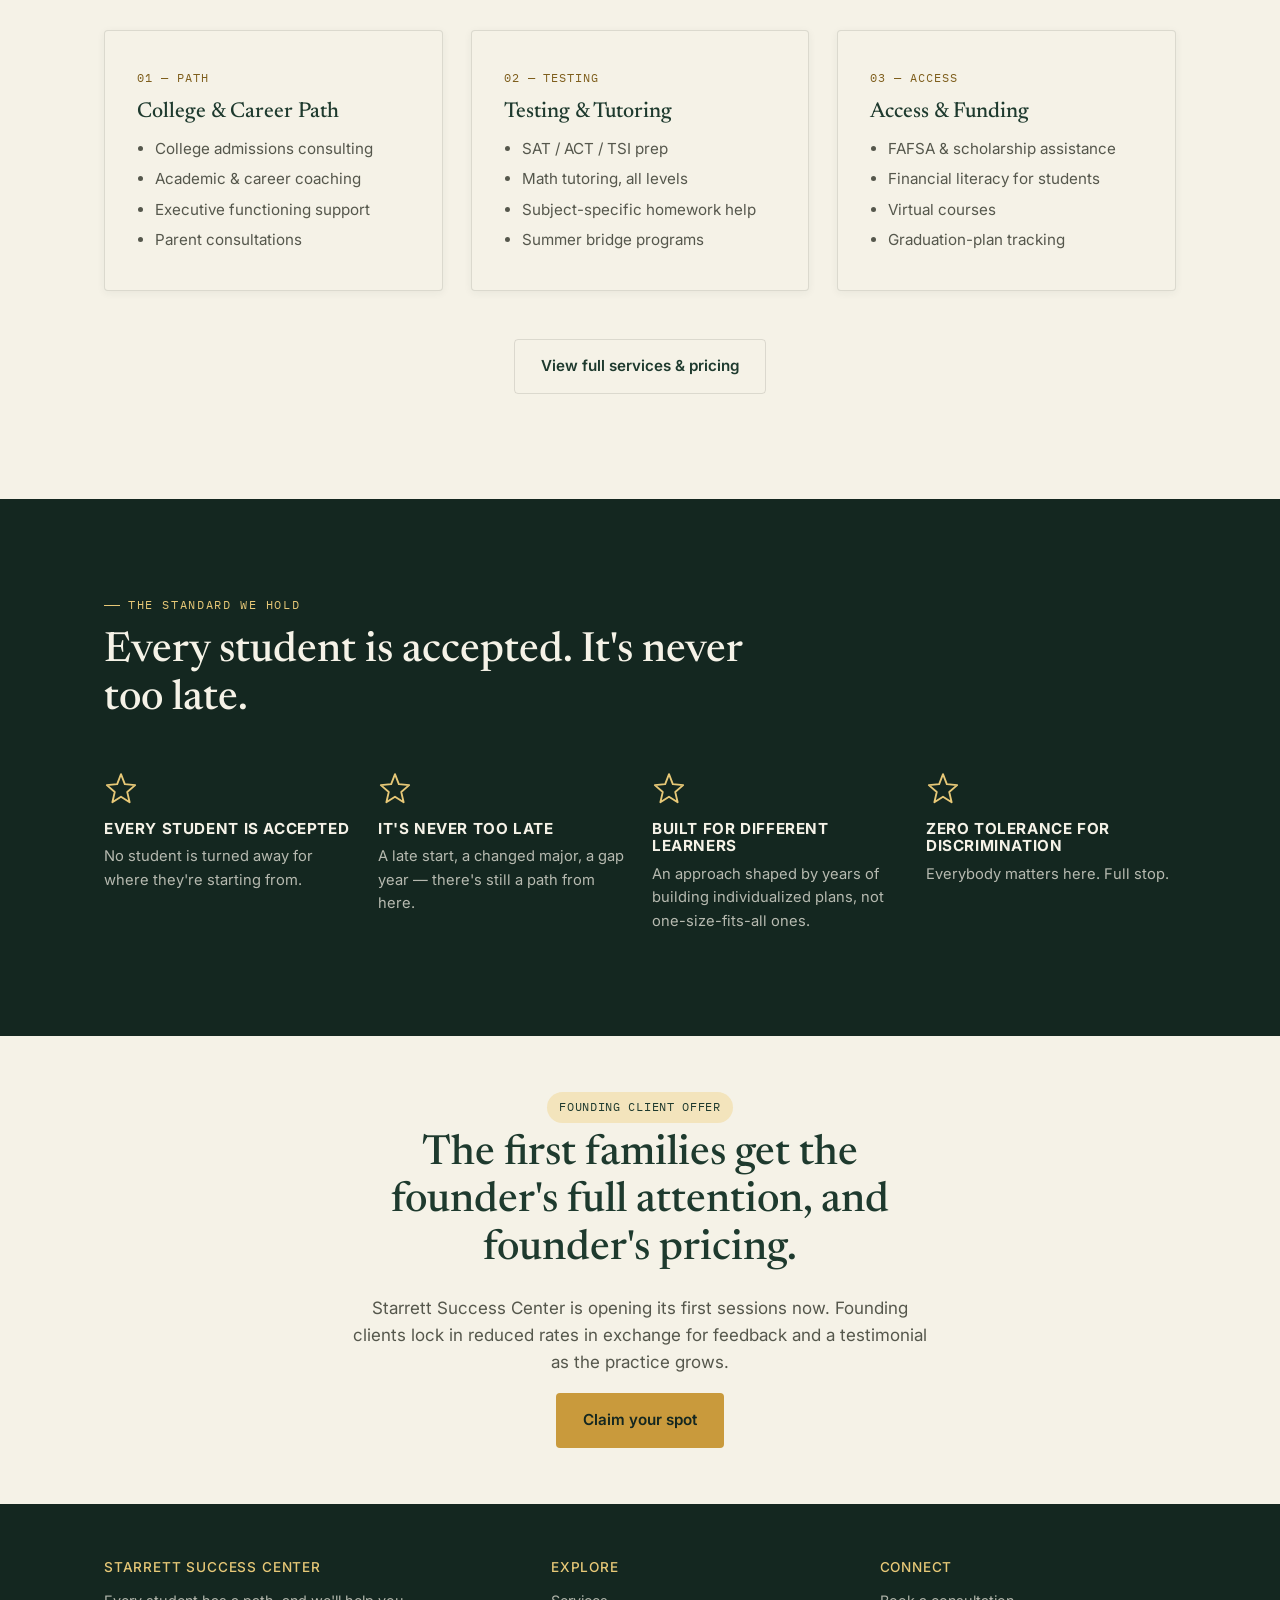
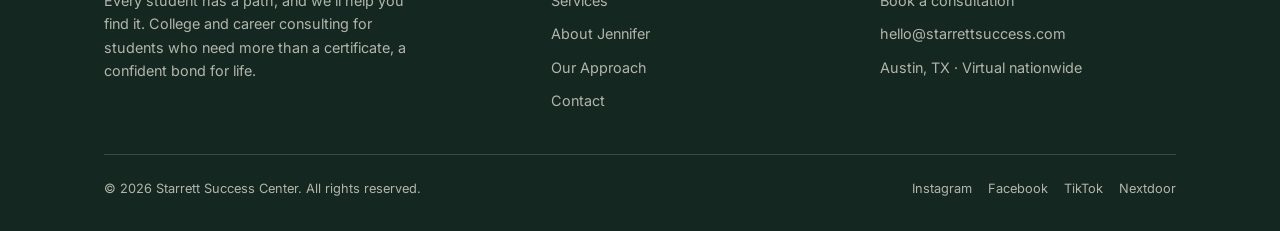
==== commit 7ef26161: "Rebalance in-person vs. virtual messaging on homepage Hero eyebrow led with "Virtual Nationwide," ov" ====
--- a/index.html
+++ b/index.html
@@ -39,7 +39,7 @@
 <!-- HERO -->
 <header class="hero">
   <div class="wrap hero-inner reveal">
-    <span class="eyebrow">Austin, TX &middot; Virtual Nationwide via Zoom &amp; Teams</span>
+    <span class="eyebrow">In-Person in Austin, TX &middot; Virtual Nationwide</span>
     <h1>Every student<br>has a path.</h1>
     <p class="lede">and we'll help you find it.</p>
     <p class="sub">College admissions consulting, test prep, tutoring, and academic coaching from a 7+ year educator who has personally guided three very different students, her own sons, to three very different kinds of success. Now she does the same for yours.</p>
@@ -58,6 +58,24 @@
     <div class="trust-item"><strong>Founding Client Pricing</strong>&nbsp;— now open</div>
   </div>
 </div>
+
+<!-- SESSION FORMAT -->
+<section class="section-tight alt-bg">
+  <div class="wrap">
+    <div class="grid-2">
+      <div class="card reveal">
+        <span class="eyebrow">In-Person</span>
+        <h3>Austin-area families</h3>
+        <p>Face-to-face sessions for students within driving distance of Austin, TX, wherever meeting in person makes the biggest difference.</p>
+      </div>
+      <div class="card reveal">
+        <span class="eyebrow">Virtual</span>
+        <h3>Families anywhere else</h3>
+        <p>Live sessions over Zoom or Microsoft Teams, the same plan, pacing, and accountability as in-person, for students anywhere in the country.</p>
+      </div>
+    </div>
+  </div>
+</section>
 
 <!-- SERVICES PREVIEW -->
 <section>
